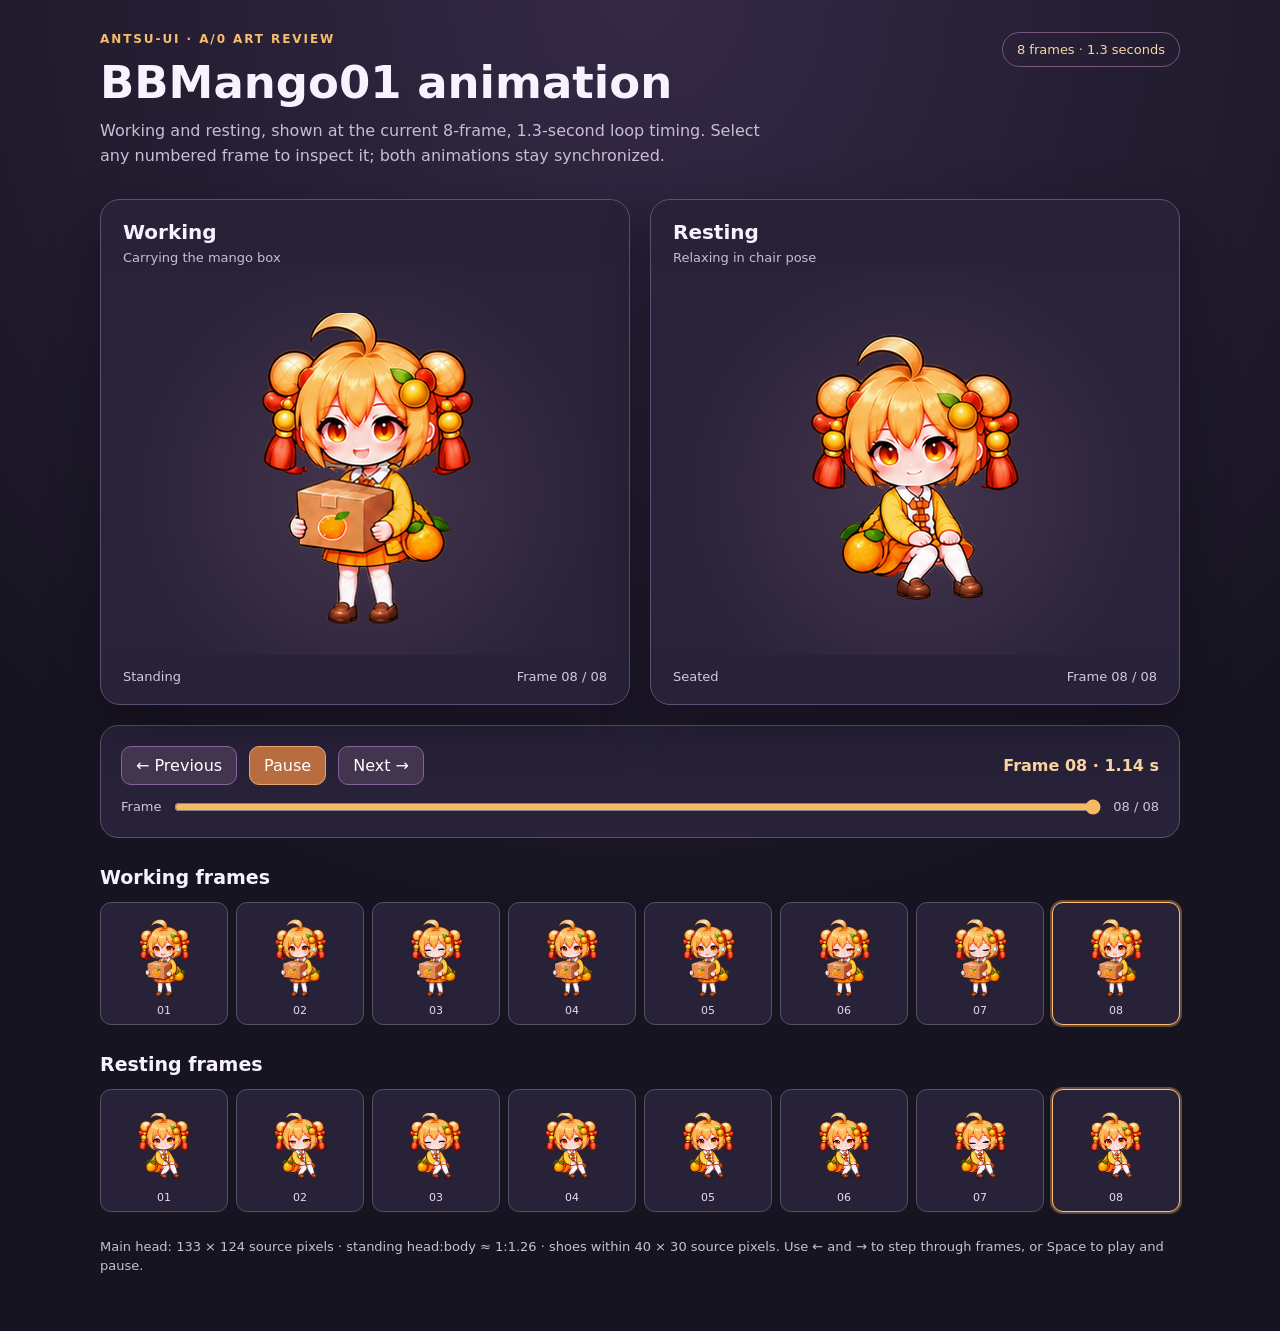
==== bbmango01-animation.html @ f09f4741 "Publish BBMango01 redesign and animation presentation" ====
<!doctype html>
<html lang="en">
<head>
<meta charset="utf-8">
<meta name="viewport" content="width=device-width,initial-scale=1">
<title>BBMango01 · Animation presentation</title>
<style>
:root{color-scheme:dark;font-family:ui-sans-serif,system-ui,-apple-system,BlinkMacSystemFont,"Segoe UI",sans-serif;background:#171421;color:#f8f2ff}
*{box-sizing:border-box}body{margin:0;min-height:100vh;background:radial-gradient(circle at 50% 0,#342946,#171421 62%)}main{max-width:1120px;margin:auto;padding:32px 20px 55px}a{color:#cdafff}header{display:flex;justify-content:space-between;gap:20px;align-items:flex-start;flex-wrap:wrap}h1{font-size:clamp(29px,4vw,45px);line-height:1.1;margin:12px 0 10px}p{color:#c9bdd5;margin:0}.eyebrow{letter-spacing:.16em;font-size:12px;color:#f6bd6d;font-weight:800}.intro{max-width:670px;line-height:1.6}.badge{border:1px solid #735977;border-radius:999px;padding:9px 14px;color:#f7d6a4;font-size:13px;white-space:nowrap}.stage{display:grid;grid-template-columns:repeat(2,minmax(0,1fr));gap:20px;margin-top:30px}.panel{min-width:0;border:1px solid #604f72;border-radius:20px;background:#282239;overflow:hidden;box-shadow:0 20px 50px #0a071266}.panel h2{font-size:20px;margin:20px 22px 0}.panel .sub{margin:6px 22px 0;font-size:13px}.viewport{height:390px;display:flex;align-items:center;justify-content:center;overflow:hidden;background:radial-gradient(circle at 50% 58%,#44364f,#292238 70%)}.cel{width:344px;height:362px;flex:none;background-image:url('./assets/sprites/bbmango01-eight-v3.png');background-repeat:no-repeat;image-rendering:auto}.panel footer{padding:14px 22px 20px;display:flex;justify-content:space-between;color:#d9c6e0;font-size:13px}.controls{display:flex;align-items:center;flex-wrap:wrap;gap:12px;padding:20px;margin-top:20px;border:1px solid #604f72;border-radius:18px;background:#282239}button{font:inherit;background:#44354f;border:1px solid #846497;color:#fff;border-radius:10px;padding:9px 14px;cursor:pointer}button:hover,button:focus-visible{background:#684d77;outline:2px solid #f5b965;outline-offset:2px}.primary{background:#b76d40;border-color:#e8a46e}.readout{margin-left:auto;font-variant-numeric:tabular-nums;color:#f9d49e;font-weight:700}.range{display:flex;align-items:center;gap:10px;width:100%;font-size:13px;color:#d2c4dc}input[type=range]{flex:1;accent-color:#f8b965}.strip{margin-top:28px}.strip h2{font-size:19px;margin:0 0 14px}.frames{display:grid;grid-template-columns:repeat(8,minmax(0,1fr));gap:8px}.frame{padding:8px 3px 7px;border-radius:11px;background:#282239;border:1px solid #594e69;text-align:center;min-width:0}.frame.active{border-color:#ffbe73;box-shadow:0 0 0 2px #ffbe7355}.thumb{display:block;width:86px;height:91px;margin:auto;max-width:100%;background-image:url('./assets/sprites/bbmango01-eight-v3.png');background-size:344px 362px;background-repeat:no-repeat}.frame small{display:block;margin-top:2px;color:#e9d8ef;font-size:11px}.note{margin-top:25px;line-height:1.5;font-size:13px}@media(max-width:760px){.stage{grid-template-columns:1fr}.frames{grid-template-columns:repeat(4,minmax(0,1fr))}.readout{margin-left:0}.controls{gap:8px}.viewport{height:365px}}
</style>
</head>
<body><main>
<header><div><div class="eyebrow">ANTSU-UI · A/0 ART REVIEW</div><h1>BBMango01 animation</h1><p class="intro">Working and resting, shown at the current 8-frame, 1.3-second loop timing. Select any numbered frame to inspect it; both animations stay synchronized.</p></div><div class="badge">8 frames · 1.3 seconds</div></header>
<div class="stage"><section class="panel" aria-label="Working animation"><h2>Working</h2><p class="sub">Carrying the mango box</p><div class="viewport"><div class="cel" id="working" role="img" aria-label="BBMango01 working frame 1"></div></div><footer><span>Standing</span><span id="working-count">Frame 01 / 08</span></footer></section><section class="panel" aria-label="Resting animation"><h2>Resting</h2><p class="sub">Relaxing in chair pose</p><div class="viewport"><div class="cel" id="resting" role="img" aria-label="BBMango01 resting frame 1"></div></div><footer><span>Seated</span><span id="resting-count">Frame 01 / 08</span></footer></section></div>
<div class="controls" aria-label="Animation controls"><button id="previous" aria-label="Previous frame">← Previous</button><button id="toggle" class="primary" aria-label="Pause animation">Pause</button><button id="next" aria-label="Next frame">Next →</button><span class="readout" id="readout">Frame 01 · 0.00 s</span><label class="range" for="scrub">Frame <input id="scrub" type="range" min="1" max="8" step="1" value="1"><span id="scrub-label">01 / 08</span></label></div>
<section class="strip"><h2>Working frames</h2><div class="frames" id="working-frames"></div></section><section class="strip"><h2>Resting frames</h2><div class="frames" id="resting-frames"></div></section><p class="note">Main head: 133 × 124 source pixels · standing head:body ≈ 1:1.26 · shoes within 40 × 30 source pixels. Use ← and → to step through frames, or Space to play and pause.</p>
</main><script>
const duration=1300,frameTime=duration/8;
const els={working:document.getElementById('working'),resting:document.getElementById('resting')};
const buttons={working:[],resting:[]};let frame=0,playing=true,then=performance.now(),acc=0;
function pos(state,i){const row=Math.floor(i/4)+(state==='resting'?2:0);return `-${(i%4)*344}px -${row*362}px`}
function show(i){frame=(i+8)%8;for(const state of ['working','resting']){els[state].style.backgroundPosition=pos(state,frame);els[state].setAttribute('aria-label',`BBMango01 ${state} frame ${frame+1}`);document.getElementById(`${state}-count`).textContent=`Frame ${String(frame+1).padStart(2,'0')} / 08`;buttons[state].forEach((b,n)=>{b.classList.toggle('active',n===frame);b.setAttribute('aria-pressed',String(n===frame))})}document.getElementById('scrub').value=frame+1;document.getElementById('scrub-label').textContent=`${String(frame+1).padStart(2,'0')} / 08`;document.getElementById('readout').textContent=`Frame ${String(frame+1).padStart(2,'0')} · ${(frame*frameTime/1000).toFixed(2)} s`}
for(const state of ['working','resting']){const wrap=document.getElementById(`${state}-frames`);for(let i=0;i<8;i++){let b=document.createElement('button');b.className='frame';b.type='button';b.setAttribute('aria-label',`${state} frame ${i+1}`);let t=document.createElement('span');t.className='thumb';t.style.backgroundPosition=`-${(i%4)*86}px -${(Math.floor(i/4)+(state==='resting'?2:0))*90.5}px`;let label=document.createElement('small');label.textContent=String(i+1).padStart(2,'0');b.append(t,label);b.addEventListener('click',()=>{playing=false;syncToggle();show(i)});wrap.append(b);buttons[state].push(b)}}
function syncToggle(){let b=document.getElementById('toggle');b.textContent=playing?'Pause':'Play';b.setAttribute('aria-label',`${playing?'Pause':'Play'} animation`)}
document.getElementById('toggle').onclick=()=>{playing=!playing;then=performance.now();acc=0;syncToggle()};document.getElementById('previous').onclick=()=>{playing=false;syncToggle();show(frame-1)};document.getElementById('next').onclick=()=>{playing=false;syncToggle();show(frame+1)};document.getElementById('scrub').oninput=e=>{playing=false;syncToggle();show(Number(e.target.value)-1)};
document.addEventListener('keydown',e=>{if(e.target.tagName==='INPUT')return;if(e.code==='Space'){e.preventDefault();document.getElementById('toggle').click()}else if(e.code==='ArrowLeft'){e.preventDefault();document.getElementById('previous').click()}else if(e.code==='ArrowRight'){e.preventDefault();document.getElementById('next').click()}});
function tick(now){if(playing){acc+=Math.min(now-then,250);while(acc>=frameTime){show(frame+1);acc-=frameTime}}then=now;requestAnimationFrame(tick)}show(0);requestAnimationFrame(tick);
</script></body></html>
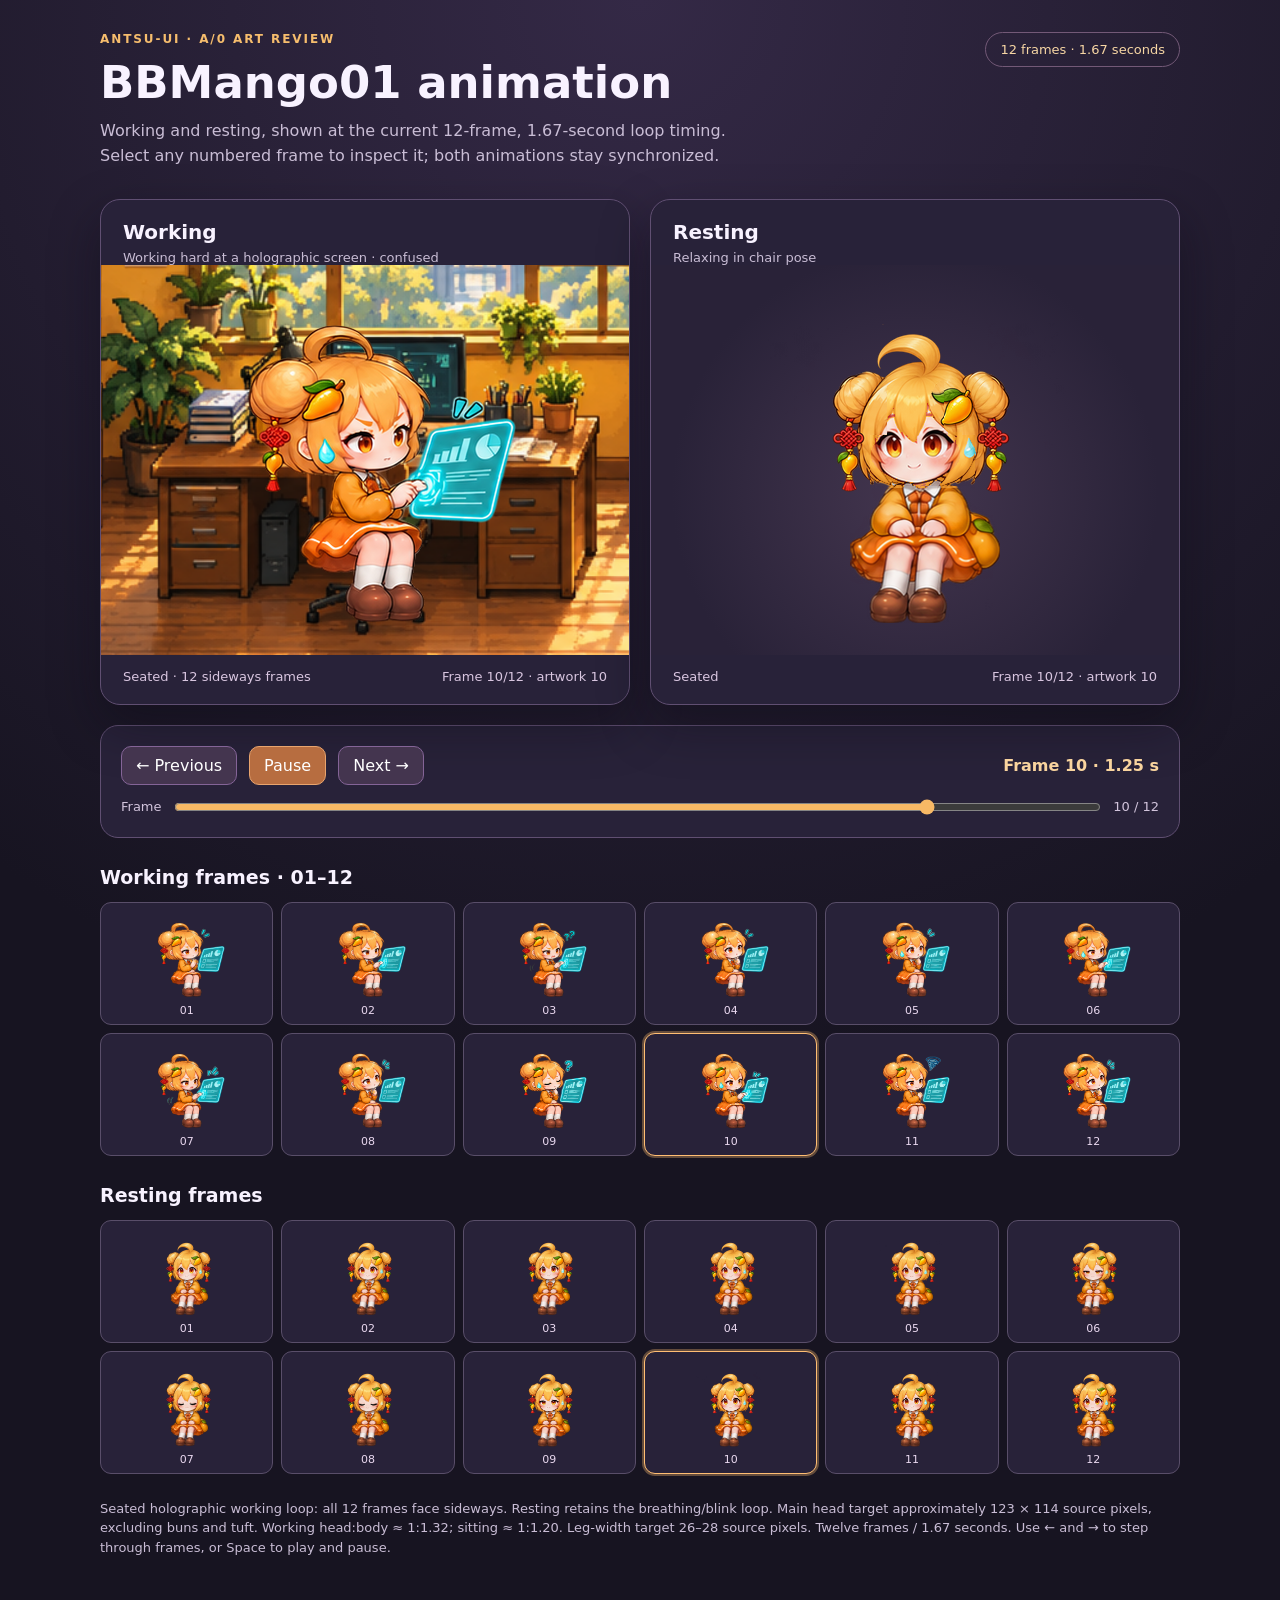
==== commit 7bb20412: "Publish approved BBMango animations and W15c R12c milestones" ====
--- a/bbmango01-animation.html
+++ b/bbmango01-animation.html
@@ -6,21 +6,24 @@
 <title>BBMango01 · Animation presentation</title>
 <style>
 :root{color-scheme:dark;font-family:ui-sans-serif,system-ui,-apple-system,BlinkMacSystemFont,"Segoe UI",sans-serif;background:#171421;color:#f8f2ff}
-*{box-sizing:border-box}body{margin:0;min-height:100vh;background:radial-gradient(circle at 50% 0,#342946,#171421 62%)}main{max-width:1120px;margin:auto;padding:32px 20px 55px}a{color:#cdafff}header{display:flex;justify-content:space-between;gap:20px;align-items:flex-start;flex-wrap:wrap}h1{font-size:clamp(29px,4vw,45px);line-height:1.1;margin:12px 0 10px}p{color:#c9bdd5;margin:0}.eyebrow{letter-spacing:.16em;font-size:12px;color:#f6bd6d;font-weight:800}.intro{max-width:670px;line-height:1.6}.badge{border:1px solid #735977;border-radius:999px;padding:9px 14px;color:#f7d6a4;font-size:13px;white-space:nowrap}.stage{display:grid;grid-template-columns:repeat(2,minmax(0,1fr));gap:20px;margin-top:30px}.panel{min-width:0;border:1px solid #604f72;border-radius:20px;background:#282239;overflow:hidden;box-shadow:0 20px 50px #0a071266}.panel h2{font-size:20px;margin:20px 22px 0}.panel .sub{margin:6px 22px 0;font-size:13px}.viewport{height:390px;display:flex;align-items:center;justify-content:center;overflow:hidden;background:radial-gradient(circle at 50% 58%,#44364f,#292238 70%)}.cel{width:344px;height:362px;flex:none;background-image:url('./assets/sprites/bbmango01-eight-v3.png');background-repeat:no-repeat;image-rendering:auto}.panel footer{padding:14px 22px 20px;display:flex;justify-content:space-between;color:#d9c6e0;font-size:13px}.controls{display:flex;align-items:center;flex-wrap:wrap;gap:12px;padding:20px;margin-top:20px;border:1px solid #604f72;border-radius:18px;background:#282239}button{font:inherit;background:#44354f;border:1px solid #846497;color:#fff;border-radius:10px;padding:9px 14px;cursor:pointer}button:hover,button:focus-visible{background:#684d77;outline:2px solid #f5b965;outline-offset:2px}.primary{background:#b76d40;border-color:#e8a46e}.readout{margin-left:auto;font-variant-numeric:tabular-nums;color:#f9d49e;font-weight:700}.range{display:flex;align-items:center;gap:10px;width:100%;font-size:13px;color:#d2c4dc}input[type=range]{flex:1;accent-color:#f8b965}.strip{margin-top:28px}.strip h2{font-size:19px;margin:0 0 14px}.frames{display:grid;grid-template-columns:repeat(8,minmax(0,1fr));gap:8px}.frame{padding:8px 3px 7px;border-radius:11px;background:#282239;border:1px solid #594e69;text-align:center;min-width:0}.frame.active{border-color:#ffbe73;box-shadow:0 0 0 2px #ffbe7355}.thumb{display:block;width:86px;height:91px;margin:auto;max-width:100%;background-image:url('./assets/sprites/bbmango01-eight-v3.png');background-size:344px 362px;background-repeat:no-repeat}.frame small{display:block;margin-top:2px;color:#e9d8ef;font-size:11px}.note{margin-top:25px;line-height:1.5;font-size:13px}@media(max-width:760px){.stage{grid-template-columns:1fr}.frames{grid-template-columns:repeat(4,minmax(0,1fr))}.readout{margin-left:0}.controls{gap:8px}.viewport{height:365px}}
-</style>
+*{box-sizing:border-box}body{margin:0;min-height:100vh;background:radial-gradient(circle at 50% 0,#342946,#171421 62%)}main{max-width:1120px;margin:auto;padding:32px 20px 55px}a{color:#cdafff}header{display:flex;justify-content:space-between;gap:20px;align-items:flex-start;flex-wrap:wrap}h1{font-size:clamp(29px,4vw,45px);line-height:1.1;margin:12px 0 10px}p{color:#c9bdd5;margin:0}.eyebrow{letter-spacing:.16em;font-size:12px;color:#f6bd6d;font-weight:800}.intro{max-width:670px;line-height:1.6}.badge{border:1px solid #735977;border-radius:999px;padding:9px 14px;color:#f7d6a4;font-size:13px;white-space:nowrap}.stage{display:grid;grid-template-columns:repeat(2,minmax(0,1fr));gap:20px;margin-top:30px}.panel{min-width:0;border:1px solid #604f72;border-radius:20px;background:#282239;overflow:hidden;box-shadow:0 20px 50px #0a071266}.panel h2{font-size:20px;margin:20px 22px 0}.panel .sub{margin:6px 22px 0;font-size:13px}.viewport{height:390px;display:flex;align-items:center;justify-content:center;overflow:hidden;background:radial-gradient(circle at 50% 58%,#44364f,#292238 70%)}.cel{width:344px;height:362px;flex:none;background-image:url('./assets/sprites/bbmango01-working-w15-frame12-from08-v1.png');background-repeat:no-repeat;image-rendering:auto}.panel footer{padding:14px 22px 20px;display:flex;justify-content:space-between;color:#d9c6e0;font-size:13px}.controls{display:flex;align-items:center;flex-wrap:wrap;gap:12px;padding:20px;margin-top:20px;border:1px solid #604f72;border-radius:18px;background:#282239}button{font:inherit;background:#44354f;border:1px solid #846497;color:#fff;border-radius:10px;padding:9px 14px;cursor:pointer}button:hover,button:focus-visible{background:#684d77;outline:2px solid #f5b965;outline-offset:2px}.primary{background:#b76d40;border-color:#e8a46e}.readout{margin-left:auto;font-variant-numeric:tabular-nums;color:#f9d49e;font-weight:700}.range{display:flex;align-items:center;gap:10px;width:100%;font-size:13px;color:#d2c4dc}input[type=range]{flex:1;accent-color:#f8b965}.strip{margin-top:28px}.strip h2{font-size:19px;margin:0 0 14px}.frames{display:grid;grid-template-columns:repeat(6,minmax(0,1fr));gap:8px}.frame{padding:8px 3px 7px;border-radius:11px;background:#282239;border:1px solid #594e69;text-align:center;min-width:0}.frame.active{border-color:#ffbe73;box-shadow:0 0 0 2px #ffbe7355}.thumb{display:block;width:86px;height:91px;margin:auto;max-width:100%;background-image:url('./assets/sprites/bbmango01-working-w15-frame12-from08-v1.png');background-size:344px 271.5px;background-repeat:no-repeat}.frame small{display:block;margin-top:2px;color:#e9d8ef;font-size:11px}.note{margin-top:25px;line-height:1.5;font-size:13px}@media(max-width:760px){.stage{grid-template-columns:1fr}.frames{grid-template-columns:repeat(4,minmax(0,1fr))}.readout{margin-left:0}.controls{gap:8px}.viewport{height:365px}}
+.viewport{position:relative}.scene-backdrop{position:absolute;left:50%;top:calc(50% - 411px);transform:translateX(-468px);width:1966px;height:auto;max-width:none;pointer-events:none}.cel{position:relative;z-index:1}</style>
 </head>
 <body><main>
-<header><div><div class="eyebrow">ANTSU-UI · A/0 ART REVIEW</div><h1>BBMango01 animation</h1><p class="intro">Working and resting, shown at the current 8-frame, 1.3-second loop timing. Select any numbered frame to inspect it; both animations stay synchronized.</p></div><div class="badge">8 frames · 1.3 seconds</div></header>
-<div class="stage"><section class="panel" aria-label="Working animation"><h2>Working</h2><p class="sub">Carrying the mango box</p><div class="viewport"><div class="cel" id="working" role="img" aria-label="BBMango01 working frame 1"></div></div><footer><span>Standing</span><span id="working-count">Frame 01 / 08</span></footer></section><section class="panel" aria-label="Resting animation"><h2>Resting</h2><p class="sub">Relaxing in chair pose</p><div class="viewport"><div class="cel" id="resting" role="img" aria-label="BBMango01 resting frame 1"></div></div><footer><span>Seated</span><span id="resting-count">Frame 01 / 08</span></footer></section></div>
-<div class="controls" aria-label="Animation controls"><button id="previous" aria-label="Previous frame">← Previous</button><button id="toggle" class="primary" aria-label="Pause animation">Pause</button><button id="next" aria-label="Next frame">Next →</button><span class="readout" id="readout">Frame 01 · 0.00 s</span><label class="range" for="scrub">Frame <input id="scrub" type="range" min="1" max="8" step="1" value="1"><span id="scrub-label">01 / 08</span></label></div>
-<section class="strip"><h2>Working frames</h2><div class="frames" id="working-frames"></div></section><section class="strip"><h2>Resting frames</h2><div class="frames" id="resting-frames"></div></section><p class="note">Main head: 133 × 124 source pixels · standing head:body ≈ 1:1.26 · shoes within 40 × 30 source pixels. Use ← and → to step through frames, or Space to play and pause.</p>
+<header><div><div class="eyebrow">ANTSU-UI · A/0 ART REVIEW</div><h1>BBMango01 animation</h1><p class="intro">Working and resting, shown at the current 12-frame, 1.67-second loop timing. Select any numbered frame to inspect it; both animations stay synchronized.</p></div><div class="badge">12 frames · 1.67 seconds</div></header>
+<div class="stage"><section class="panel" aria-label="Working animation"><h2>Working</h2><p class="sub">Working hard at a holographic screen · confused</p><div class="viewport"><img class="scene-backdrop" src="./assets/scenes/room-mango-pixel-v1.png" alt=""><div class="cel" id="working" role="img" aria-label="BBMango01 working frame 1"></div></div><footer><span>Seated · 12 sideways frames</span><span id="working-count">Frame 01 / 12</span></footer></section><section class="panel" aria-label="Resting animation"><h2>Resting</h2><p class="sub">Relaxing in chair pose</p><div class="viewport"><div class="cel" id="resting" role="img" aria-label="BBMango01 resting frame 1"></div></div><footer><span>Seated</span><span id="resting-count">Frame 01 / 12</span></footer></section></div>
+<div class="controls" aria-label="Animation controls"><button id="previous" aria-label="Previous frame">← Previous</button><button id="toggle" class="primary" aria-label="Pause animation">Pause</button><button id="next" aria-label="Next frame">Next →</button><span class="readout" id="readout">Frame 01 · 0.00 s</span><label class="range" for="scrub">Frame <input id="scrub" type="range" min="1" max="12" step="1" value="1"><span id="scrub-label">01 / 12</span></label></div>
+<section class="strip"><h2>Working frames · 01–12</h2><div class="frames" id="working-frames"></div></section><section class="strip"><h2>Resting frames</h2><div class="frames" id="resting-frames"></div></section><p class="note">Seated holographic working loop: all 12 frames face sideways. Resting retains the breathing/blink loop. Main head target approximately 123 × 114 source pixels, excluding buns and tuft. Working head:body ≈ 1:1.32; sitting ≈ 1:1.20. Leg-width target 26–28 source pixels. Twelve frames / 1.67 seconds. Use ← and → to step through frames, or Space to play and pause.</p>
 </main><script>
-const duration=1300,frameTime=duration/8;
+const duration=1670,frameTime=duration/12;
+const workingOrder=Array.from({length:12},(_,i)=>i);
+const artIndex=(state,i)=>state==='working'?workingOrder[i]:i;
 const els={working:document.getElementById('working'),resting:document.getElementById('resting')};
+els.resting.style.backgroundImage="url('./assets/sprites/bbmango01-resting-r12-hair-fix-v3.png')";
 const buttons={working:[],resting:[]};let frame=0,playing=true,then=performance.now(),acc=0;
-function pos(state,i){const row=Math.floor(i/4)+(state==='resting'?2:0);return `-${(i%4)*344}px -${row*362}px`}
-function show(i){frame=(i+8)%8;for(const state of ['working','resting']){els[state].style.backgroundPosition=pos(state,frame);els[state].setAttribute('aria-label',`BBMango01 ${state} frame ${frame+1}`);document.getElementById(`${state}-count`).textContent=`Frame ${String(frame+1).padStart(2,'0')} / 08`;buttons[state].forEach((b,n)=>{b.classList.toggle('active',n===frame);b.setAttribute('aria-pressed',String(n===frame))})}document.getElementById('scrub').value=frame+1;document.getElementById('scrub-label').textContent=`${String(frame+1).padStart(2,'0')} / 08`;document.getElementById('readout').textContent=`Frame ${String(frame+1).padStart(2,'0')} · ${(frame*frameTime/1000).toFixed(2)} s`}
-for(const state of ['working','resting']){const wrap=document.getElementById(`${state}-frames`);for(let i=0;i<8;i++){let b=document.createElement('button');b.className='frame';b.type='button';b.setAttribute('aria-label',`${state} frame ${i+1}`);let t=document.createElement('span');t.className='thumb';t.style.backgroundPosition=`-${(i%4)*86}px -${(Math.floor(i/4)+(state==='resting'?2:0))*90.5}px`;let label=document.createElement('small');label.textContent=String(i+1).padStart(2,'0');b.append(t,label);b.addEventListener('click',()=>{playing=false;syncToggle();show(i)});wrap.append(b);buttons[state].push(b)}}
+function pos(state,i){i=artIndex(state,i);const row=Math.floor(i/4);return `-${(i%4)*344}px -${row*362}px`}
+function show(i){frame=(i+12)%12;for(const state of ['working','resting']){els[state].style.backgroundPosition=pos(state,frame);els[state].setAttribute('aria-label',`BBMango01 ${state} frame ${frame+1}`);document.getElementById(`${state}-count`).textContent=`Frame ${frame+1}/12 · artwork ${String(artIndex(state,frame)+1).padStart(2,'0')}`;buttons[state].forEach((b,n)=>{b.classList.toggle('active',n===frame);b.setAttribute('aria-pressed',String(n===frame))})}document.getElementById('scrub').value=frame+1;document.getElementById('scrub-label').textContent=`${String(frame+1).padStart(2,'0')} / 12`;document.getElementById('readout').textContent=`Frame ${String(frame+1).padStart(2,'0')} · ${(frame*frameTime/1000).toFixed(2)} s`}
+for(const state of ['working','resting']){const wrap=document.getElementById(`${state}-frames`);for(let i=0;i<12;i++){let b=document.createElement('button');b.className='frame';b.type='button';b.setAttribute('aria-label',`${state} frame ${i+1}`);let t=document.createElement('span');t.className='thumb';t.style.backgroundImage=`url('./assets/sprites/bbmango01-${state==='working'?'working-w15-frame12-from08-v1':'resting-r12-hair-fix-v3'}.png')`;const thumbFrame=i;t.style.backgroundPosition=`-${(thumbFrame%4)*86}px -${(Math.floor(thumbFrame/4))*90.5}px`;let label=document.createElement('small');label.textContent=String(i+1).padStart(2,'0');b.append(t,label);b.addEventListener('click',()=>{playing=false;syncToggle();show(i)});wrap.append(b);buttons[state].push(b)}}
 function syncToggle(){let b=document.getElementById('toggle');b.textContent=playing?'Pause':'Play';b.setAttribute('aria-label',`${playing?'Pause':'Play'} animation`)}
 document.getElementById('toggle').onclick=()=>{playing=!playing;then=performance.now();acc=0;syncToggle()};document.getElementById('previous').onclick=()=>{playing=false;syncToggle();show(frame-1)};document.getElementById('next').onclick=()=>{playing=false;syncToggle();show(frame+1)};document.getElementById('scrub').oninput=e=>{playing=false;syncToggle();show(Number(e.target.value)-1)};
 document.addEventListener('keydown',e=>{if(e.target.tagName==='INPUT')return;if(e.code==='Space'){e.preventDefault();document.getElementById('toggle').click()}else if(e.code==='ArrowLeft'){e.preventDefault();document.getElementById('previous').click()}else if(e.code==='ArrowRight'){e.preventDefault();document.getElementById('next').click()}});
